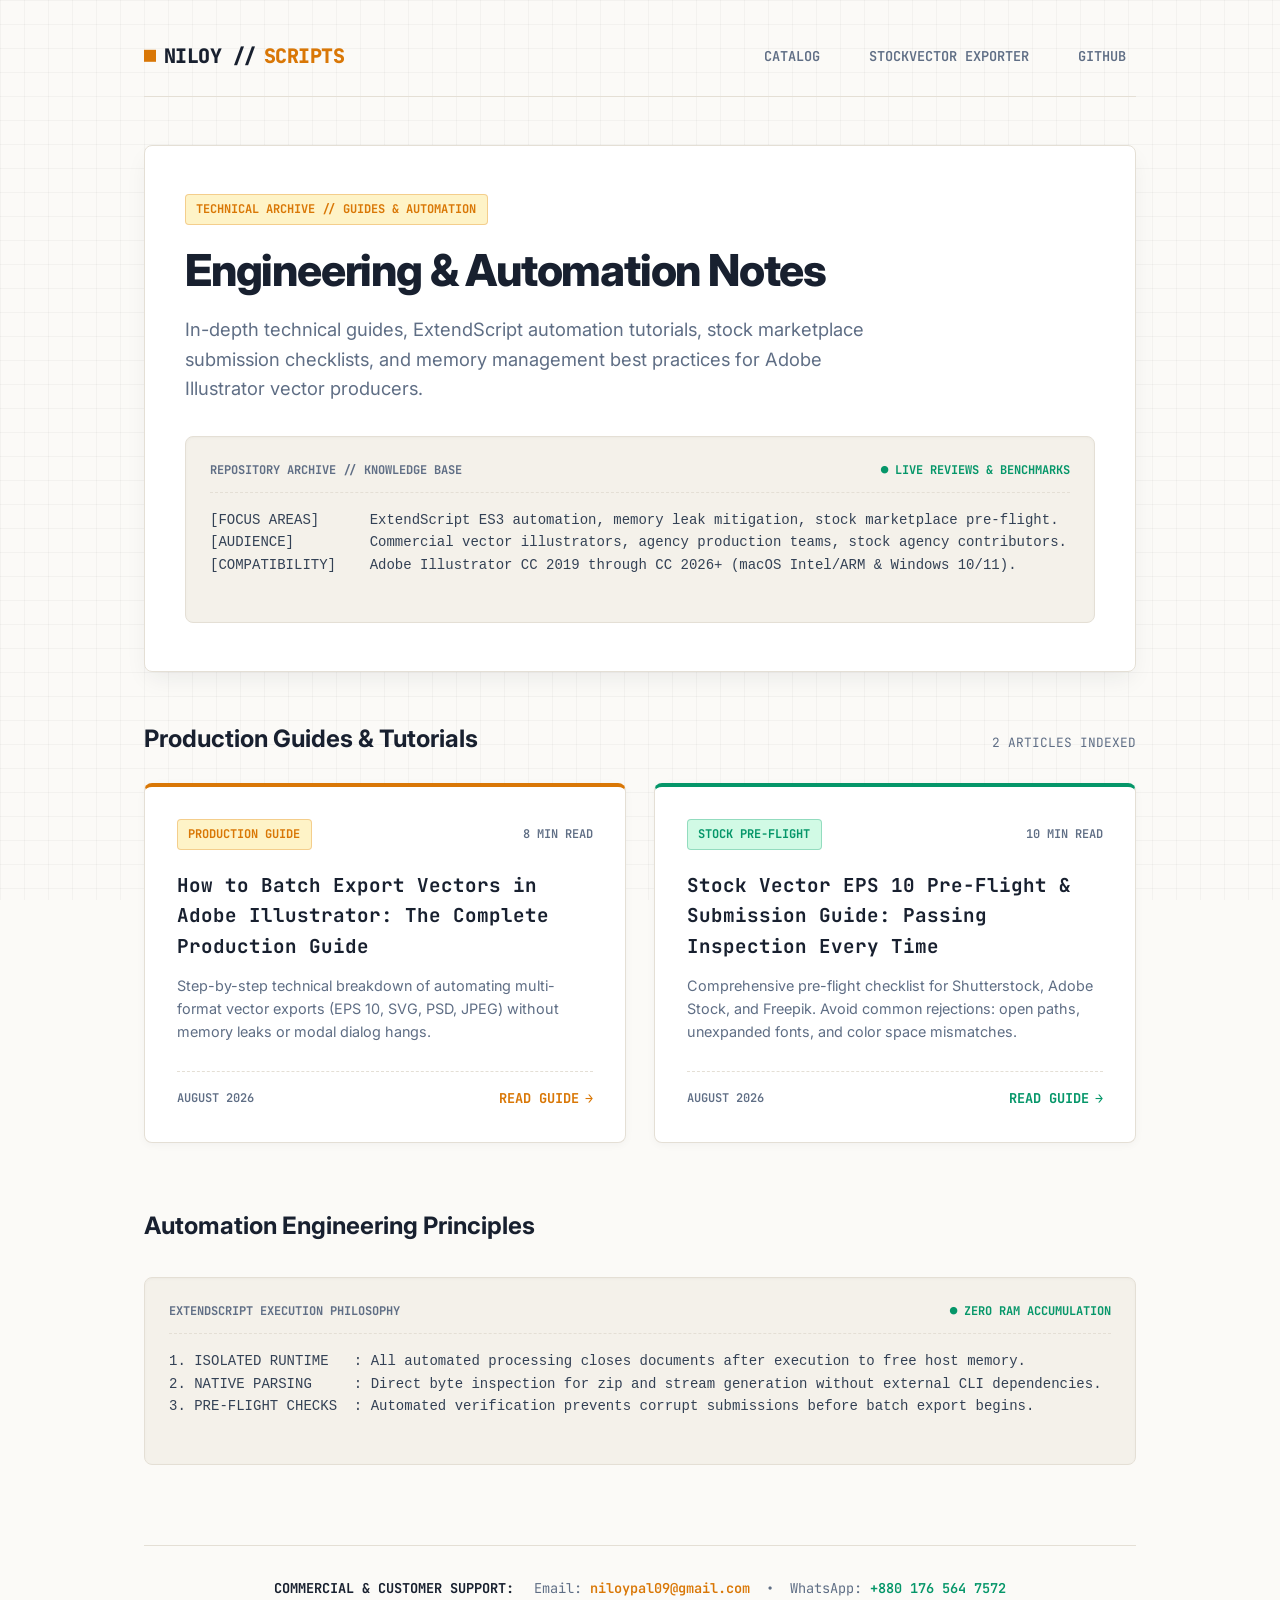
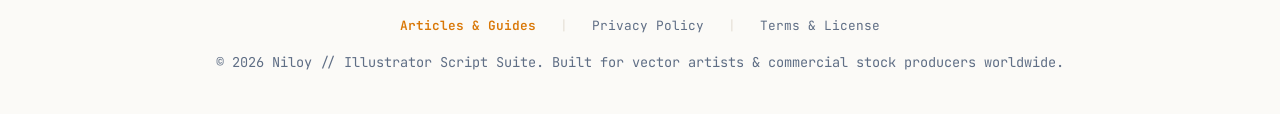
==== blog/index.html @ 4ded3582 "feat(website): add blog hub archive page" ====
<!DOCTYPE html>
<html lang="en">
<head>
  <meta charset="UTF-8">
  <meta name="viewport" content="width=device-width, initial-scale=1.0">
  <title>Engineering &amp; Automation Notes // Illustrator Script Suite</title>
  <meta name="description" content="Technical guides, ExtendScript automation tutorials, and vector preflight best practices for Adobe Illustrator.">
  <meta name="robots" content="index, follow">
  <link rel="canonical" href="https://nil4gh.github.io/nildevscripts/blog/">
  <meta name="theme-color" content="#0b1220">
  <!-- Open Graph / Facebook -->
  <meta property="og:type" content="website">
  <meta property="og:site_name" content="Niloy Illustrator Script Suite">
  <meta property="og:title" content="Engineering &amp; Automation Notes // Illustrator Script Suite">
  <meta property="og:description" content="Technical guides, ExtendScript automation tutorials, and vector preflight best practices for Adobe Illustrator.">
  <meta property="og:url" content="https://nil4gh.github.io/nildevscripts/blog/">
  <meta property="og:image" content="https://nil4gh.github.io/nildevscripts/stockvector-exporter-pro/assets/01_adobe-illustrator-batch-vector-exporter-pro-interface_1920x1080.png">
  <!-- Twitter -->
  <meta name="twitter:card" content="summary_large_image">
  <meta name="twitter:title" content="Engineering &amp; Automation Notes // Illustrator Script Suite">
  <meta name="twitter:description" content="Technical guides, ExtendScript automation tutorials, and vector preflight best practices for Adobe Illustrator.">
  <meta name="twitter:image" content="https://nil4gh.github.io/nildevscripts/stockvector-exporter-pro/assets/01_adobe-illustrator-batch-vector-exporter-pro-interface_1920x1080.png">
  <!-- Structured Data -->
  <script type="application/ld+json">
  {
    "@context": "https://schema.org",
    "@type": "Blog",
    "name": "Niloy Illustrator Script Suite Engineering & Automation Notes",
    "description": "Technical guides, ExtendScript automation tutorials, and vector preflight best practices for Adobe Illustrator.",
    "url": "https://nil4gh.github.io/nildevscripts/blog/",
    "publisher": {
      "@type": "Organization",
      "name": "Niloy Illustrator Script Suite"
    }
  }
  </script>
  <link rel="stylesheet" href="../styles/retro.css">
  <!-- Google Fonts: JetBrains Mono & Inter -->
  <link rel="preconnect" href="https://fonts.googleapis.com">
  <link rel="preconnect" href="https://fonts.gstatic.com" crossorigin>
  <link href="https://fonts.googleapis.com/css2?family=Inter:wght@400;500;600;700;800&family=JetBrains+Mono:wght@400;600;700;800&display=swap" rel="stylesheet">
</head>
<body>

  <div class="container">
    <header>
      <div class="brand-row">
        <a href="../" class="logo">
          <span style="color: var(--accent-amber);">■</span> NILOY // <span>SCRIPTS</span>
        </a>
        <nav>
          <a href="../">CATALOG</a>
          <a href="../stockvector-exporter-pro/">STOCKVECTOR EXPORTER</a>
          <a href="https://github.com/NiL4gh/nildevscripts" target="_blank">GITHUB</a>
        </nav>
      </div>
    </header>

    <main>
      <!-- Hero Section -->
      <section class="hero">
        <span class="hero-tag">TECHNICAL ARCHIVE // GUIDES &amp; AUTOMATION</span>
        <h1>Engineering &amp; Automation Notes</h1>
        <p class="lead">In-depth technical guides, ExtendScript automation tutorials, stock marketplace submission checklists, and memory management best practices for Adobe Illustrator vector producers.</p>

        <div class="terminal-card" style="margin-top: 1.5rem; margin-bottom: 0;">
          <div class="terminal-header">
            <span>REPOSITORY ARCHIVE // KNOWLEDGE BASE</span>
            <span style="color: var(--accent-green); font-weight: 700;">● LIVE REVIEWS &amp; BENCHMARKS</span>
          </div>
          <pre>
[FOCUS AREAS]      ExtendScript ES3 automation, memory leak mitigation, stock marketplace pre-flight.
[AUDIENCE]         Commercial vector illustrators, agency production teams, stock agency contributors.
[COMPATIBILITY]    Adobe Illustrator CC 2019 through CC 2026+ (macOS Intel/ARM &amp; Windows 10/11).
          </pre>
        </div>
      </section>

      <!-- Articles Grid -->
      <section>
        <div style="display: flex; justify-content: space-between; align-items: baseline; margin-bottom: 1.5rem; flex-wrap: wrap; gap: 0.5rem;">
          <h2>Production Guides &amp; Tutorials</h2>
          <span style="font-family: var(--font-mono); font-size: 0.8rem; color: var(--text-muted);">2 ARTICLES INDEXED</span>
        </div>
        
        <div class="catalog-grid" style="margin-top: 0;">
          
          <!-- Article 1: Batch Export Guide -->
          <a href="./how-to-batch-export-vectors-adobe-illustrator/" class="catalog-card" style="border-top: 4px solid var(--accent-amber);">
            <div>
              <div style="display: flex; align-items: center; justify-content: space-between; margin-bottom: 1.25rem; flex-wrap: wrap; gap: 0.5rem;">
                <span class="hero-tag" style="background: var(--accent-amber-light); color: var(--accent-amber); border-color: rgba(217, 119, 6, 0.3); margin-bottom: 0;">PRODUCTION GUIDE</span>
                <span style="font-family: var(--font-mono); font-size: 0.75rem; font-weight: 600; color: var(--text-muted);">8 MIN READ</span>
              </div>
              <h3>How to Batch Export Vectors in Adobe Illustrator: The Complete Production Guide</h3>
              <p>Step-by-step technical breakdown of automating multi-format vector exports (EPS 10, SVG, PSD, JPEG) without memory leaks or modal dialog hangs.</p>
            </div>
            <div style="margin-top: 1.75rem; padding-top: 1rem; border-top: 1px dashed var(--panel-border); font-family: var(--font-mono); font-size: 0.85rem; font-weight: 700; color: var(--accent-amber); display: flex; align-items: center; justify-content: space-between;">
              <span style="color: var(--text-muted); font-size: 0.75rem; font-weight: 600;">AUGUST 2026</span>
              <span style="display: flex; align-items: center; gap: 0.35rem;">READ GUIDE <span>→</span></span>
            </div>
          </a>

          <!-- Article 2: EPS 10 Pre-Flight Guide -->
          <a href="./stock-vector-eps10-preflight-submission-guide/" class="catalog-card" style="border-top: 4px solid var(--accent-green);">
            <div>
              <div style="display: flex; align-items: center; justify-content: space-between; margin-bottom: 1.25rem; flex-wrap: wrap; gap: 0.5rem;">
                <span class="hero-tag" style="background: var(--accent-green-light); color: var(--accent-green); border-color: rgba(5, 150, 105, 0.3); margin-bottom: 0;">STOCK PRE-FLIGHT</span>
                <span style="font-family: var(--font-mono); font-size: 0.75rem; font-weight: 600; color: var(--text-muted);">10 MIN READ</span>
              </div>
              <h3>Stock Vector EPS 10 Pre-Flight &amp; Submission Guide: Passing Inspection Every Time</h3>
              <p>Comprehensive pre-flight checklist for Shutterstock, Adobe Stock, and Freepik. Avoid common rejections: open paths, unexpanded fonts, and color space mismatches.</p>
            </div>
            <div style="margin-top: 1.75rem; padding-top: 1rem; border-top: 1px dashed var(--panel-border); font-family: var(--font-mono); font-size: 0.85rem; font-weight: 700; color: var(--accent-green); display: flex; align-items: center; justify-content: space-between;">
              <span style="color: var(--text-muted); font-size: 0.75rem; font-weight: 600;">AUGUST 2026</span>
              <span style="display: flex; align-items: center; gap: 0.35rem;">READ GUIDE <span>→</span></span>
            </div>
          </a>

        </div>
      </section>

      <!-- Suite Architecture Standards Callout -->
      <section style="margin-top: 4rem;">
        <h2>Automation Engineering Principles</h2>
        <div class="terminal-card">
          <div class="terminal-header">
            <span>EXTENDSCRIPT EXECUTION PHILOSOPHY</span>
            <span style="color: var(--accent-green); font-weight: 700;">● ZERO RAM ACCUMULATION</span>
          </div>
          <pre>
1. ISOLATED RUNTIME   : All automated processing closes documents after execution to free host memory.
2. NATIVE PARSING     : Direct byte inspection for zip and stream generation without external CLI dependencies.
3. PRE-FLIGHT CHECKS  : Automated verification prevents corrupt submissions before batch export begins.
          </pre>
        </div>
      </section>
    </main>

    <footer style="border-top: 1px solid var(--panel-border); padding-top: 2rem; margin-top: 5rem; text-align: center; color: var(--text-muted); font-size: 0.85rem;">
      <div style="margin-bottom: 1rem;">
        <span style="font-family: var(--font-mono); font-weight: 700; color: var(--text-main);">COMMERCIAL &amp; CUSTOMER SUPPORT:</span> 
        <span style="margin-left: 0.75rem;">Email: <a href="mailto:niloypal09@gmail.com" style="color: var(--accent-amber); text-decoration: none; font-weight: 600;">niloypal09@gmail.com</a></span> 
        <span style="margin: 0 0.5rem;">•</span> 
        <span>WhatsApp: <a href="https://wa.me/8801765647572" target="_blank" style="color: var(--accent-green); text-decoration: none; font-weight: 600;">+880 176 564 7572</a></span>
      </div>
      <div style="margin-bottom: 1rem; display: flex; justify-content: center; gap: 1.5rem; font-family: var(--font-mono); font-size: 0.8rem;">
        <a href="./" style="color: var(--accent-amber); text-decoration: none; font-weight: 600;">Articles &amp; Guides</a>
        <span style="color: var(--panel-border);">|</span>
        <a href="../privacy/" style="color: var(--text-muted); text-decoration: none;">Privacy Policy</a>
        <span style="color: var(--panel-border);">|</span>
        <a href="../terms/" style="color: var(--text-muted); text-decoration: none;">Terms &amp; License</a>
      </div>
      <p>© 2026 Niloy // Illustrator Script Suite. Built for vector artists &amp; commercial stock producers worldwide.</p>
    </footer>
  </div>

</body>
</html>
---- styles/retro.css ----
/* ==========================================================================
   RETRO-TECH SWISS LIGHT DESIGN SYSTEM: Niloy's Illustrator Script Suite
   Aesthetic: Warm Off-White / Technical Manual Precision / Clean Swiss Typography
   ========================================================================== */

:root {
  --bg-color: #fbfaf7;
  --panel-bg: #ffffff;
  --panel-border: #e4dfd5;
  --panel-border-hover: #d97706;
  --text-main: #18202f;
  --text-muted: #5f6e85;
  --accent-amber: #d97706;
  --accent-amber-light: #fef3c7;
  --accent-green: #059669;
  --accent-green-light: #d1fae5;
  --accent-cyan: #0284c7;
  --accent-cyan-light: #e0f2fe;
  --code-bg: #f4f1ea;
  --font-mono: "JetBrains Mono", "Fira Code", "Courier New", monospace;
  --font-sans: "Inter", -apple-system, BlinkMacSystemFont, "Segoe UI", Roboto, sans-serif;
  --radius-sm: 4px;
  --radius-md: 8px;
  --shadow-sm: 0 2px 8px rgba(24, 32, 47, 0.04);
  --shadow-md: 0 10px 25px -5px rgba(24, 32, 47, 0.08);
}

* {
  box-sizing: border-box;
  margin: 0;
  padding: 0;
}

body {
  background-color: var(--bg-color);
  color: var(--text-main);
  font-family: var(--font-sans);
  line-height: 1.6;
  -webkit-font-smoothing: antialiased;
  position: relative;
  min-height: 100vh;
}

/* Subtle Technical Grid Background Pattern */
body::before {
  content: " ";
  display: block;
  position: fixed;
  top: 0; left: 0; bottom: 0; right: 0;
  background-image: 
    linear-gradient(to right, rgba(0, 0, 0, 0.03) 1px, transparent 1px),
    linear-gradient(to bottom, rgba(0, 0, 0, 0.03) 1px, transparent 1px);
  background-size: 24px 24px;
  z-index: -1;
  pointer-events: none;
}

.container {
  max-width: 1040px;
  margin: 0 auto;
  padding: 2.5rem 1.5rem;
}

/* Header Navigation */
header {
  border-bottom: 1px solid var(--panel-border);
  padding-bottom: 1.5rem;
  margin-bottom: 3rem;
}

.brand-row {
  display: flex;
  justify-content: space-between;
  align-items: center;
  flex-wrap: wrap;
  gap: 1.25rem;
}

.logo {
  font-family: var(--font-mono);
  font-size: 1.25rem;
  font-weight: 800;
  color: var(--text-main);
  text-decoration: none;
  letter-spacing: -0.5px;
  display: flex;
  align-items: center;
  gap: 0.5rem;
}

.logo span {
  color: var(--accent-amber);
}

nav a {
  font-family: var(--font-mono);
  font-size: 0.85rem;
  font-weight: 600;
  color: var(--text-muted);
  text-decoration: none;
  margin-left: 1.5rem;
  transition: all 0.2s cubic-bezier(0.4, 0, 0.2, 1);
  padding: 0.4rem 0.65rem;
  border-radius: var(--radius-sm);
}

nav a:hover, nav a.active {
  color: var(--accent-amber);
  background: var(--accent-amber-light);
}

/* Hero Section */
.hero {
  border: 1px solid var(--panel-border);
  background: var(--panel-bg);
  padding: 3rem 2.5rem;
  border-radius: var(--radius-md);
  margin-bottom: 3rem;
  position: relative;
  box-shadow: var(--shadow-md);
}

.hero-tag {
  font-family: var(--font-mono);
  font-size: 0.75rem;
  font-weight: 700;
  text-transform: uppercase;
  color: var(--accent-amber);
  background: var(--accent-amber-light);
  padding: 0.3rem 0.65rem;
  border: 1px solid rgba(217, 119, 6, 0.3);
  border-radius: var(--radius-sm);
  display: inline-block;
  margin-bottom: 1.25rem;
}

.hero h1 {
  font-size: 2.75rem;
  font-weight: 800;
  letter-spacing: -1.2px;
  margin-bottom: 1.25rem;
  line-height: 1.15;
  color: var(--text-main);
}

.hero p.lead {
  font-size: 1.15rem;
  color: var(--text-muted);
  max-width: 720px;
  margin-bottom: 2rem;
}

/* Technical Specification / Console Box */
.terminal-card {
  background: var(--code-bg);
  border: 1px solid var(--panel-border);
  border-radius: var(--radius-md);
  padding: 1.5rem;
  font-family: var(--font-mono);
  font-size: 0.875rem;
  color: #334155;
  margin: 2rem 0;
  overflow-x: auto;
  box-shadow: inset 0 1px 3px rgba(0,0,0,0.03);
}

.terminal-header {
  color: var(--text-muted);
  border-bottom: 1px dashed var(--panel-border);
  padding-bottom: 0.75rem;
  margin-bottom: 1rem;
  font-size: 0.75rem;
  font-weight: 700;
  display: flex;
  justify-content: space-between;
}

/* Pricing Grid */
.pricing-grid {
  display: grid;
  grid-template-columns: repeat(auto-fit, minmax(300px, 1fr));
  gap: 1.75rem;
  margin: 3rem 0;
}

.price-card {
  background: var(--panel-bg);
  border: 1px solid var(--panel-border);
  border-radius: var(--radius-md);
  padding: 2.25rem;
  display: flex;
  flex-direction: column;
  justify-content: space-between;
  transition: all 0.25s cubic-bezier(0.4, 0, 0.2, 1);
  box-shadow: var(--shadow-sm);
  position: relative;
}

.price-card:hover {
  border-color: var(--panel-border-hover);
  transform: translateY(-4px);
  box-shadow: var(--shadow-md);
}

.price-card.featured {
  border: 2px solid var(--accent-amber);
  background: #fffdfa;
}

.price-card h3 {
  font-size: 1.35rem;
  font-family: var(--font-mono);
  margin-bottom: 0.5rem;
  color: var(--text-main);
}

.price-amount {
  font-size: 2.75rem;
  font-weight: 800;
  font-family: var(--font-mono);
  color: var(--accent-amber);
  margin: 1.25rem 0;
}

.price-amount span {
  font-size: 1rem;
  color: var(--text-muted);
  font-weight: 400;
}

.feature-list {
  list-style: none;
  margin: 1.75rem 0;
}

.feature-list li {
  font-size: 0.925rem;
  color: var(--text-main);
  padding: 0.5rem 0;
  border-bottom: 1px solid rgba(0, 0, 0, 0.05);
}

.feature-list li::before {
  content: "✓ ";
  color: var(--accent-green);
  font-weight: 800;
}

/* Buttons */
.btn {
  display: inline-flex;
  align-items: center;
  justify-content: center;
  font-family: var(--font-mono);
  font-size: 0.925rem;
  font-weight: 700;
  text-align: center;
  padding: 0.85rem 1.75rem;
  border-radius: var(--radius-sm);
  text-decoration: none;
  cursor: pointer;
  transition: all 0.2s cubic-bezier(0.4, 0, 0.2, 1);
  border: 1px solid transparent;
}

.btn-primary {
  background: var(--accent-amber);
  color: #ffffff;
  border-color: var(--accent-amber);
  box-shadow: 0 4px 12px rgba(217, 119, 6, 0.25);
}

.btn-primary:hover {
  background: #b45309;
  transform: translateY(-1px);
  box-shadow: 0 6px 16px rgba(217, 119, 6, 0.35);
}

.btn-secondary {
  background: #f8fafc;
  color: var(--text-main);
  border: 1px solid var(--panel-border);
}

.btn-secondary:hover {
  background: #f1f5f9;
  border-color: var(--text-main);
}

.btn-block {
  display: flex;
  width: 100%;
}

/* Feature Comparison Table */
.comparison-table {
  width: 100%;
  border-collapse: collapse;
  margin: 2.5rem 0;
  font-size: 0.95rem;
  background: var(--panel-bg);
  border-radius: var(--radius-md);
  overflow: hidden;
  border: 1px solid var(--panel-border);
  box-shadow: var(--shadow-sm);
}

.comparison-table th, .comparison-table td {
  padding: 1rem 1.25rem;
  text-align: left;
  border-bottom: 1px solid var(--panel-border);
}

.comparison-table th {
  background: #f8f6f0;
  font-family: var(--font-mono);
  color: var(--text-muted);
  font-size: 0.825rem;
  text-transform: uppercase;
}

.comparison-table tr:last-child td {
  border-bottom: none;
}

.comparison-table tr:hover td {
  background: #fdfbf7;
}

/* Interactive Preset Simulator */
.interactive-simulator {
  background: var(--panel-bg);
  border: 1px solid var(--panel-border);
  border-radius: var(--radius-md);
  padding: 2rem;
  margin: 3rem 0;
  box-shadow: var(--shadow-sm);
}

.sim-buttons {
  display: flex;
  gap: 0.75rem;
  margin-bottom: 1.5rem;
  flex-wrap: wrap;
}

.sim-btn {
  background: #f8f6f0;
  border: 1px solid var(--panel-border);
  color: var(--text-muted);
  font-family: var(--font-mono);
  padding: 0.6rem 1rem;
  font-size: 0.85rem;
  border-radius: var(--radius-sm);
  cursor: pointer;
  transition: all 0.2s;
}

.sim-btn.active, .sim-btn:hover {
  border-color: var(--accent-amber);
  color: var(--accent-amber);
  background: var(--accent-amber-light);
}

/* Simulator Output Panel — clean light box, no code styling */
.sim-output-box {
  background: #fdfcf9;
  border: 1px solid var(--panel-border);
  border-radius: var(--radius-sm);
  padding: 1.5rem 1.75rem;
  font-family: var(--font-sans);
  font-size: 0.925rem;
  color: var(--text-main);
  line-height: 1.75;
}

.sim-output-box strong {
  display: block;
  font-family: var(--font-mono);
  font-size: 0.9rem;
  margin-bottom: 0.5rem;
  color: var(--text-main);
}

/* FAQ Accordion */
.faq-item {
  background: var(--panel-bg);
  border: 1px solid var(--panel-border);
  border-radius: var(--radius-sm);
  margin-bottom: 1rem;
  overflow: hidden;
  box-shadow: var(--shadow-sm);
}

.faq-question {
  padding: 1.25rem 1.5rem;
  cursor: pointer;
  display: flex;
  justify-content: space-between;
  align-items: center;
  font-weight: 600;
  font-family: var(--font-mono);
  font-size: 0.95rem;
}

.faq-answer {
  padding: 0 1.5rem 1.25rem 1.5rem;
  color: var(--text-muted);
  font-size: 0.9rem;
  display: none;
  line-height: 1.6;
}

.faq-item.open .faq-answer {
  display: block;
}

.faq-item.open .faq-question {
  color: var(--accent-amber);
}

/* Catalog Grid (Homepage) */
.catalog-grid {
  display: grid;
  grid-template-columns: repeat(auto-fit, minmax(300px, 1fr));
  gap: 1.75rem;
  margin: 2.5rem 0;
}

.catalog-card {
  background: var(--panel-bg);
  border: 1px solid var(--panel-border);
  padding: 2rem;
  border-radius: var(--radius-md);
  text-decoration: none;
  color: inherit;
  transition: all 0.2s cubic-bezier(0.4, 0, 0.2, 1);
  display: flex;
  flex-direction: column;
  justify-content: space-between;
  box-shadow: var(--shadow-sm);
}

.catalog-card:hover {
  border-color: var(--accent-amber);
  transform: translateY(-4px);
  box-shadow: var(--shadow-md);
}

.catalog-card h3 {
  font-family: var(--font-mono);
  font-size: 1.2rem;
  margin-bottom: 0.75rem;
  color: var(--text-main);
}

.catalog-card p {
  font-size: 0.9rem;
  color: var(--text-muted);
}

/* Copy Snippet Box */
.copy-box {
  background: var(--code-bg);
  border: 1px solid var(--panel-border);
  padding: 0.75rem 1rem;
  border-radius: var(--radius-sm);
  display: flex;
  justify-content: space-between;
  align-items: center;
  font-family: var(--font-mono);
  font-size: 0.85rem;
  color: #1e293b;
  margin: 0.5rem 0;
}

.copy-btn {
  background: #ffffff;
  border: 1px solid var(--panel-border);
  color: var(--text-muted);
  font-family: var(--font-mono);
  font-size: 0.75rem;
  padding: 0.25rem 0.6rem;
  border-radius: var(--radius-sm);
  cursor: pointer;
}

.copy-btn:hover {
  color: var(--accent-amber);
  border-color: var(--accent-amber);
}

/* Footer */
footer {
  border-top: 1px solid var(--panel-border);
  margin-top: 5rem;
  padding-top: 2.5rem;
  text-align: center;
  font-family: var(--font-mono);
  font-size: 0.85rem;
  color: var(--text-muted);
}
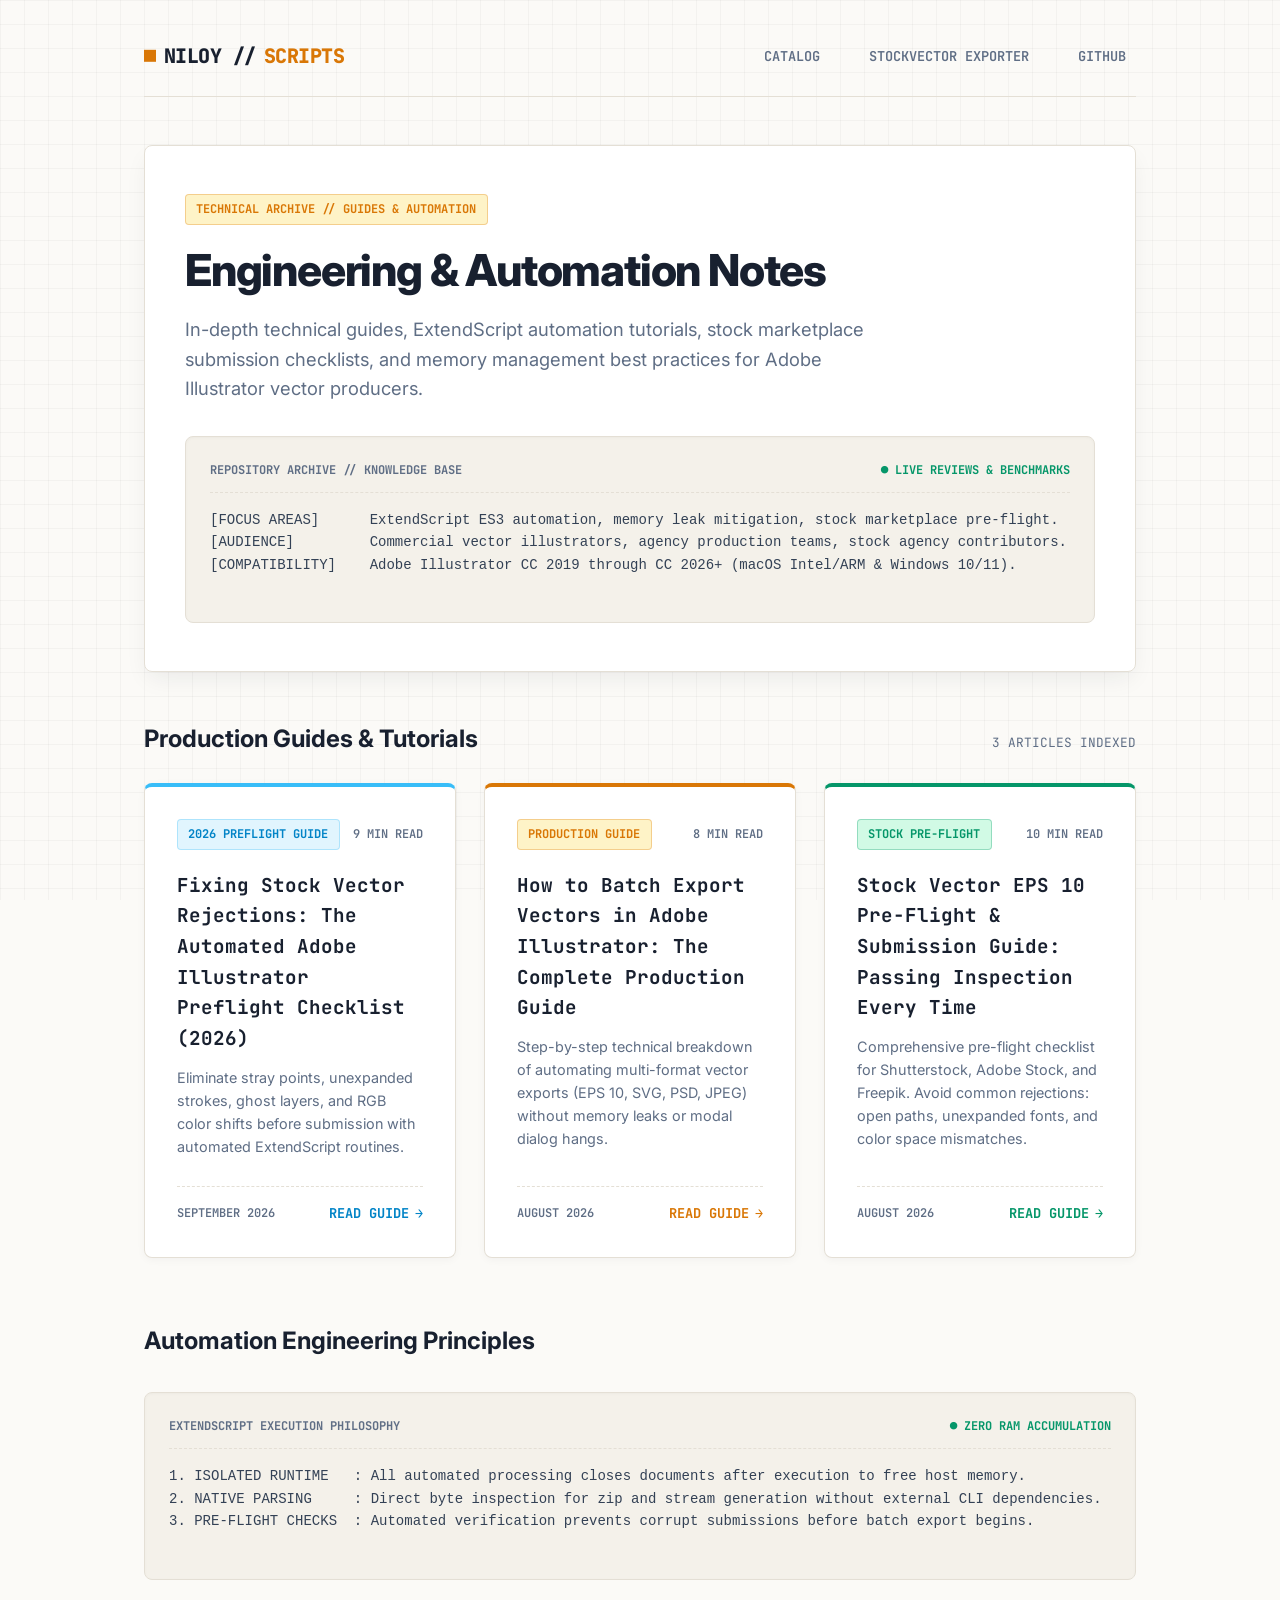
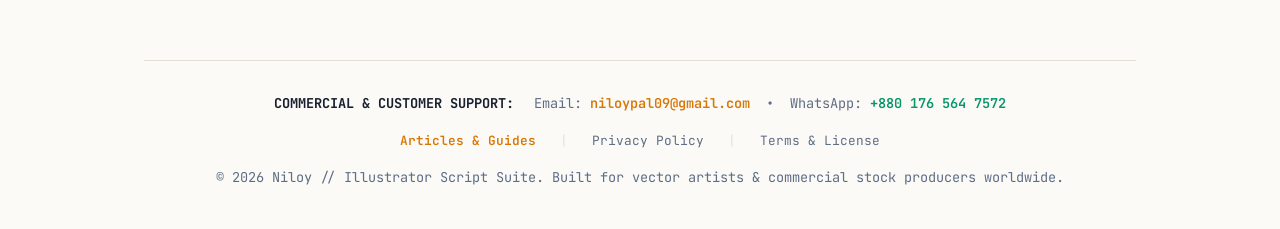
==== commit a5ee6f82: "feat(seo): overhaul blog structured data, add author links, and publish 2026 vector preflight guide" ====
--- a/blog/index.html
+++ b/blog/index.html
@@ -5,16 +5,20 @@
   <meta name="viewport" content="width=device-width, initial-scale=1.0">
   <title>Engineering &amp; Automation Notes // Illustrator Script Suite</title>
   <meta name="description" content="Technical guides, ExtendScript automation tutorials, and vector preflight best practices for Adobe Illustrator.">
-  <meta name="robots" content="index, follow">
+  <meta name="robots" content="index, follow, max-snippet:-1, max-image-preview:large, max-video-preview:-1">
   <link rel="canonical" href="https://nil4gh.github.io/nildevscripts/blog/">
   <meta name="theme-color" content="#0b1220">
   <!-- Open Graph / Facebook -->
   <meta property="og:type" content="website">
   <meta property="og:site_name" content="Niloy Illustrator Script Suite">
+  <meta property="og:locale" content="en_US">
   <meta property="og:title" content="Engineering &amp; Automation Notes // Illustrator Script Suite">
   <meta property="og:description" content="Technical guides, ExtendScript automation tutorials, and vector preflight best practices for Adobe Illustrator.">
   <meta property="og:url" content="https://nil4gh.github.io/nildevscripts/blog/">
   <meta property="og:image" content="https://nil4gh.github.io/nildevscripts/stockvector-exporter-pro/assets/01_adobe-illustrator-batch-vector-exporter-pro-interface_1920x1080.png">
+  <meta property="og:image:width" content="1920">
+  <meta property="og:image:height" content="1080">
+  <meta property="og:image:type" content="image/png">
   <!-- Twitter -->
   <meta name="twitter:card" content="summary_large_image">
   <meta name="twitter:title" content="Engineering &amp; Automation Notes // Illustrator Script Suite">
@@ -80,11 +84,27 @@
       <section>
         <div style="display: flex; justify-content: space-between; align-items: baseline; margin-bottom: 1.5rem; flex-wrap: wrap; gap: 0.5rem;">
           <h2>Production Guides &amp; Tutorials</h2>
-          <span style="font-family: var(--font-mono); font-size: 0.8rem; color: var(--text-muted);">2 ARTICLES INDEXED</span>
+          <span style="font-family: var(--font-mono); font-size: 0.8rem; color: var(--text-muted);">3 ARTICLES INDEXED</span>
         </div>
         
         <div class="catalog-grid" style="margin-top: 0;">
           
+          <!-- Article 0: Preflight Rejection Fix Guide -->
+          <a href="./fixing-stock-vector-rejections-illustrator-preflight-guide/" class="catalog-card" style="border-top: 4px solid #38bdf8;">
+            <div>
+              <div style="display: flex; align-items: center; justify-content: space-between; margin-bottom: 1.25rem; flex-wrap: wrap; gap: 0.5rem;">
+                <span class="hero-tag" style="background: rgba(56, 189, 248, 0.15); color: #0284c7; border-color: rgba(56, 189, 248, 0.3); margin-bottom: 0;">2026 PREFLIGHT GUIDE</span>
+                <span style="font-family: var(--font-mono); font-size: 0.75rem; font-weight: 600; color: var(--text-muted);">9 MIN READ</span>
+              </div>
+              <h3>Fixing Stock Vector Rejections: The Automated Adobe Illustrator Preflight Checklist (2026)</h3>
+              <p>Eliminate stray points, unexpanded strokes, ghost layers, and RGB color shifts before submission with automated ExtendScript routines.</p>
+            </div>
+            <div style="margin-top: 1.75rem; padding-top: 1rem; border-top: 1px dashed var(--panel-border); font-family: var(--font-mono); font-size: 0.85rem; font-weight: 700; color: #0284c7; display: flex; align-items: center; justify-content: space-between;">
+              <span style="color: var(--text-muted); font-size: 0.75rem; font-weight: 600;">SEPTEMBER 2026</span>
+              <span style="display: flex; align-items: center; gap: 0.35rem;">READ GUIDE <span>→</span></span>
+            </div>
+          </a>
+
           <!-- Article 1: Batch Export Guide -->
           <a href="./how-to-batch-export-vectors-adobe-illustrator/" class="catalog-card" style="border-top: 4px solid var(--accent-amber);">
             <div>
